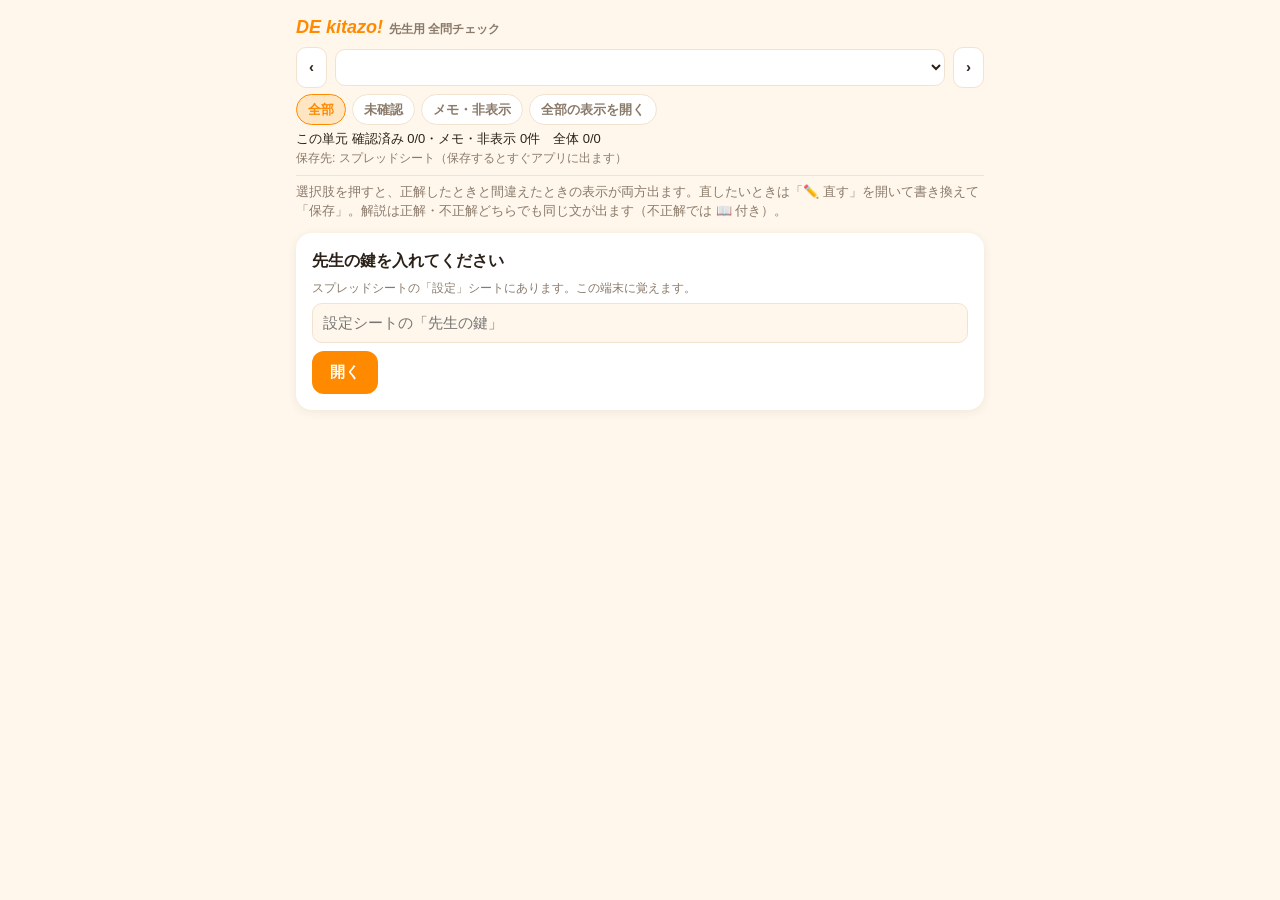
==== check.html @ 0928e134 "公開 2026-11-06 02:03（5d101c7c）" ====
<!doctype html>
<html lang="ja"><head><meta charset="utf-8"><meta name="viewport" content="width=device-width, initial-scale=1, viewport-fit=cover"><meta name="robots" content="noindex"></head><body>
<title>DE kitazo! 全問チェック</title>
<style>
  :root { --bg:#fff7ec; --card:#fff; --ink:#2b2118; --muted:#8a7a6a; --line:#f1e3cf; --accent:#ff8a00; --accent-soft:#ffe6c2; --ok:#19a974; --ok-soft:#d9f6e8; --ng:#e5484d; --ng-soft:#ffe0e1; }
  @media (prefers-color-scheme: dark) { :root:not([data-theme="light"]) { --bg:#1b1612; --card:#26201a; --ink:#f6efe6; --muted:#b3a390; --line:#3a3028; --accent:#ff9a1f; --accent-soft:#4a3415; --ok:#3ad48f; --ok-soft:#173b2c; --ng:#ff6b6f; --ng-soft:#4a1f22; color-scheme: dark; } }
  :root[data-theme="dark"] { --bg:#1b1612; --card:#26201a; --ink:#f6efe6; --muted:#b3a390; --line:#3a3028; --accent:#ff9a1f; --accent-soft:#4a3415; --ok:#3ad48f; --ok-soft:#173b2c; --ng:#ff6b6f; --ng-soft:#4a1f22; color-scheme: dark; }
  * { box-sizing: border-box; }
  [hidden] { display: none !important; }
  body { margin: 0; background: var(--bg); color: var(--ink); font-family: -apple-system, BlinkMacSystemFont, "Hiragino Sans", "Yu Gothic UI", "Noto Sans JP", Meiryo, sans-serif; font-size: 15px; line-height: 1.5; }
  .wrap { max-width: 720px; margin: 0 auto; padding-block: 8px 40px; padding-inline: 16px; }
  .top { position: sticky; top: env(safe-area-inset-top, 0px); background: var(--bg); z-index: 5; padding: 6px 0 8px; border-bottom: 1px solid var(--line); }
  .logo { font-weight: 900; font-style: italic; color: var(--accent); font-size: 18px; font-family: "Avenir Next", "Segoe UI", "Helvetica Neue", Arial, sans-serif; }
  .logo small { font-style: normal; color: var(--muted); font-weight: 600; font-size: 12px; margin-left: 6px; font-family: inherit; }
  .row { display: flex; gap: 8px; align-items: center; flex-wrap: wrap; }
  select { font: inherit; padding: 8px 10px; border-radius: 10px; border: 1.5px solid var(--line); background: var(--card); color: var(--ink); flex: 1; min-width: 0; }
  .nav { border: 1.5px solid var(--line); background: var(--card); color: var(--ink); border-radius: 10px; padding: 8px 12px; font: inherit; font-weight: 700; cursor: pointer; }
  #filters { display: flex; gap: 6px; margin-top: 6px; }
  #filters button, #open-all { border: 1.5px solid var(--line); background: var(--card); color: var(--muted); border-radius: 999px; padding: 5px 11px; font: inherit; font-size: 13px; font-weight: 700; cursor: pointer; }
  #filters button.on { border-color: var(--accent); background: var(--accent-soft); color: var(--accent); }
  .muted { color: var(--muted); font-size: 12px; }
  #stat { font-size: 13px; margin-top: 4px; }
  .qc { background: var(--card); border-radius: 16px; padding: 14px; margin-top: 12px; border: 2px solid transparent; box-shadow: 0 2px 10px rgba(80,50,10,.08); }
  .qc.changed { border-color: var(--accent); }
  .qc.done { opacity: .85; }
  .qh { display: flex; gap: 8px; align-items: center; margin-bottom: 6px; }
  .qid { font-weight: 900; color: var(--accent); font-variant-numeric: tabular-nums; }
  .lv { font-size: 12px; color: var(--muted); }
  .badge { font-size: 11px; background: var(--accent-soft); color: var(--accent); border-radius: 999px; padding: 2px 8px; font-weight: 700; }
  .badge.note { background: var(--ok-soft); color: var(--ok); }
  .qc.done .qh::after { content: "✅ 確認済み"; font-size: 12px; color: var(--ok); margin-left: auto; }
  .fig { display: block; width: 100%; max-width: 320px; border-radius: 10px; background: #fff; margin-bottom: 8px; }
  .qtext { font-weight: 700; font-size: 16px; }
  .chs { display: grid; gap: 6px; margin-top: 10px; }
  .ch { display: grid; grid-template-columns: 26px 1fr; gap: 8px; align-items: center; text-align: left; border: 2px solid var(--line); background: var(--card); color: var(--ink); border-radius: 12px; padding: 9px 10px; font: inherit; font-weight: 600; cursor: pointer; }
  .ch .k { width: 24px; height: 24px; border-radius: 50%; background: var(--accent-soft); color: var(--accent); font-weight: 900; font-size: 12px; display: grid; place-items: center; }
  .ch.ok { border-color: var(--ok); background: var(--ok-soft); } .ch.ng { border-color: var(--ng); background: var(--ng-soft); } .ch.dim { opacity: .45; }
  .verd { display: grid; gap: 8px; margin-top: 10px; }
  .vbox { border-radius: 12px; padding: 10px 12px; font-weight: 700; }
  .vbox.ok { background: var(--ok-soft); color: var(--ok); } .vbox.ng { background: var(--ng-soft); color: var(--ng); }
  .vh { font-size: 12px; font-weight: 700; opacity: .8; margin-bottom: 4px; }
  .vexp { font-weight: 500; color: var(--ink); font-size: 14px; margin-top: 4px; }
  .lnk { background: none; border: 0; color: var(--accent); font: inherit; font-size: 13px; font-weight: 700; padding: 8px 0 0; cursor: pointer; }
  .rev { background: var(--bg); border-radius: 12px; padding: 10px 12px; margin-top: 6px; font-size: 14px; }
  .rev ol { margin: 4px 0 0; padding-left: 20px; white-space: pre-line; } .rev li.ans { color: var(--ok); font-weight: 700; }
  details.edit { margin-top: 10px; border-top: 1px dashed var(--line); padding-top: 8px; }
  details.edit summary { cursor: pointer; font-weight: 700; color: var(--accent); }
  details.edit label { display: block; font-size: 12px; color: var(--muted); font-weight: 700; margin: 10px 0 4px; }
  .f { width: 100%; font: inherit; padding: 8px 10px; border-radius: 10px; border: 1.5px solid var(--line); background: var(--bg); color: var(--ink); }
  .f:focus { outline: 2px solid var(--accent); border-color: transparent; }
  .drow { display: grid; grid-template-columns: 1fr 1fr 1fr; gap: 6px; }
  @media (max-width: 480px) { .drow { grid-template-columns: 1fr; } }
  .chk { display: flex; align-items: center; gap: 6px; font-size: 14px; font-weight: 700; margin: 0; color: var(--ink); }
  .btn { margin-left: auto; border: 0; background: var(--accent); color: #fff; font: inherit; font-weight: 800; border-radius: 12px; padding: 10px 18px; cursor: pointer; }
  .toast { position: fixed; left: 50%; bottom: 24px; transform: translateX(-50%); background: var(--ink); color: var(--bg); padding: 10px 16px; border-radius: 999px; font-size: 14px; z-index: 50; }
  .intro { font-size: 13px; color: var(--muted); margin: 6px 0 0; }
</style>
<div class="wrap">
  <div class="top">
    <div class="logo">DE kitazo!<small>先生用 全問チェック</small></div>
    <div class="row" style="margin-top:6px">
      <button class="nav" id="prev">‹</button>
      <select id="unit-select"></select>
      <button class="nav" id="next">›</button>
    </div>
    <div id="filters"><button data-f="all">全部</button><button data-f="unchecked">未確認</button><button data-f="changed">変更あり</button><button id="open-all">全部の表示を開く</button></div>
    <div id="stat"></div>
    <div class="muted" id="db-note"></div>
  </div>
  <p class="intro">選択肢を押すと、正解したときと間違えたときの表示が両方出ます。直したいときは「✏️ 直す」を開いて書き換えて「保存」。解説は正解・不正解どちらでも同じ文が出ます（不正解では 📖 付き）。</p>
  <div id="list"></div>
</div>
<div id="toast" class="toast" hidden></div>
<script src="config.js"></script>
<script src="core.js"></script>
<script>
  // サーバー（config.js の api）があればシートを直接直す。なければ data/*.js を読んでこの端末に控える
  (function () {
    var api = (window.DEKITAZO_CONFIG || {}).api;
    var list = api ? ["check.js"] : ["data/index.js", "data/rika3.js", "check.js"];
    (function next(i) { if (i >= list.length) return; var s = document.createElement("script"); s.src = list[i]; s.onload = function () { next(i + 1); }; document.body.appendChild(s); })(0);
  })();
</script>
</body></html>
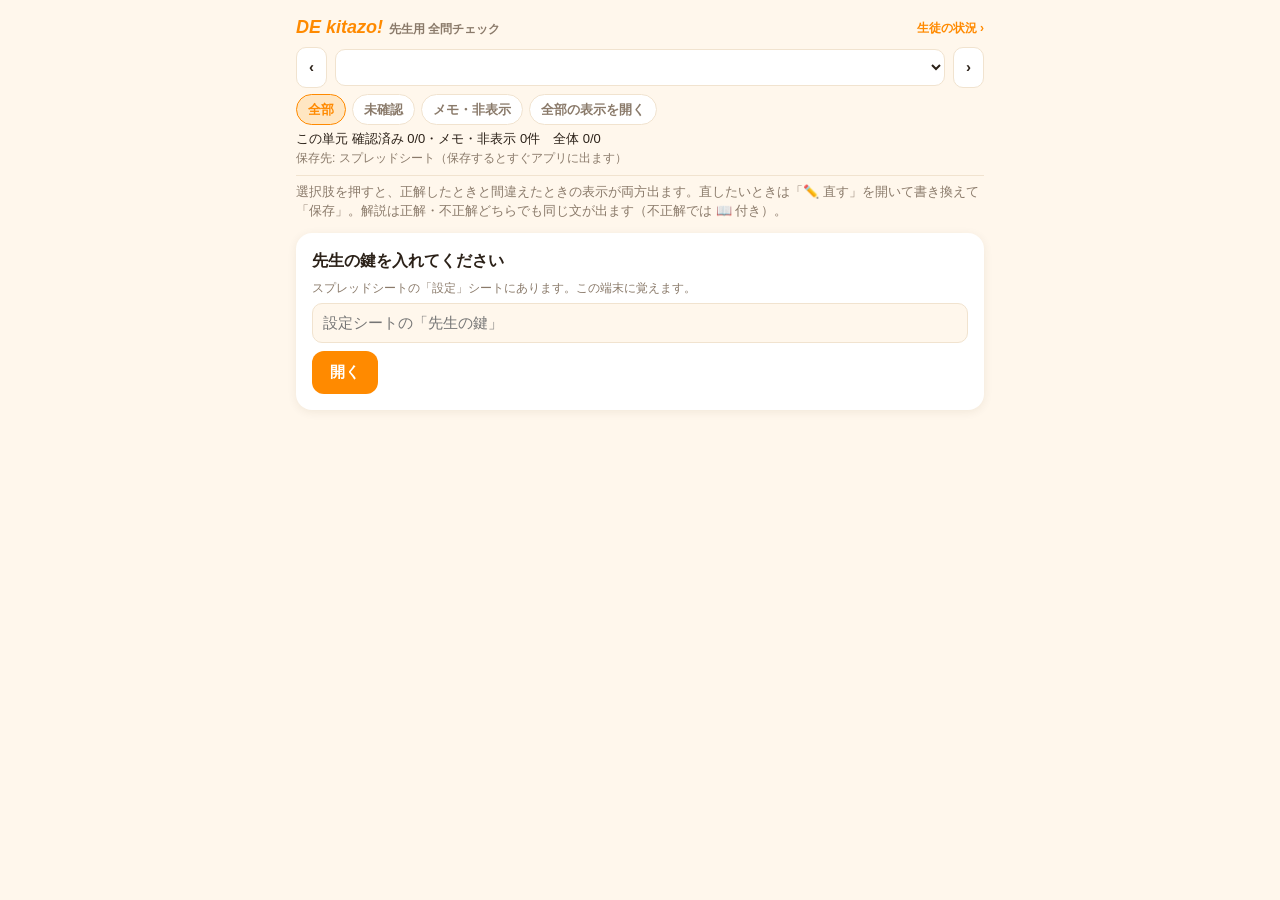
==== commit b22844f8: "公開 2026-11-27 10:52（f955542c）" ====
--- a/check.html
+++ b/check.html
@@ -39,7 +39,7 @@
   .vbox { border-radius: 12px; padding: 10px 12px; font-weight: 700; }
   .vbox.ok { background: var(--ok-soft); color: var(--ok); } .vbox.ng { background: var(--ng-soft); color: var(--ng); }
   .vh { font-size: 12px; font-weight: 700; opacity: .8; margin-bottom: 4px; }
-  .vexp { font-weight: 500; color: var(--ink); font-size: 14px; margin-top: 4px; }
+  .vexp { font-weight: 500; color: var(--ink); font-size: 14px; margin-top: 4px; white-space: pre-line; }
   .lnk { background: none; border: 0; color: var(--accent); font: inherit; font-size: 13px; font-weight: 700; padding: 8px 0 0; cursor: pointer; }
   .rev { background: var(--bg); border-radius: 12px; padding: 10px 12px; margin-top: 6px; font-size: 14px; }
   .rev ol { margin: 4px 0 0; padding-left: 20px; white-space: pre-line; } .rev li.ans { color: var(--ok); font-weight: 700; }
@@ -57,7 +57,7 @@
 </style>
 <div class="wrap">
   <div class="top">
-    <div class="logo">DE kitazo!<small>先生用 全問チェック</small></div>
+    <div class="row"><div class="logo">DE kitazo!<small>先生用 全問チェック</small></div><a id="to-status" href="status.html" hidden style="margin-left:auto;color:var(--accent);font-size:12px;font-weight:700;text-decoration:none">生徒の状況 ›</a></div>
     <div class="row" style="margin-top:6px">
       <button class="nav" id="prev">‹</button>
       <select id="unit-select"></select>
@@ -77,7 +77,7 @@
   // サーバー（config.js の api）があればシートを直接直す。なければ data/*.js を読んでこの端末に控える
   (function () {
     var api = (window.DEKITAZO_CONFIG || {}).api;
-    var list = api ? ["check.js"] : ["data/index.js", "data/rika3.js", "check.js"];
+    var list = api ? ["check.js"] : ["data/index.js", "data/rika3.js", "data/rekishi.js", "check.js"];
     (function next(i) { if (i >= list.length) return; var s = document.createElement("script"); s.src = list[i]; s.onload = function () { next(i + 1); }; document.body.appendChild(s); })(0);
   })();
 </script>
